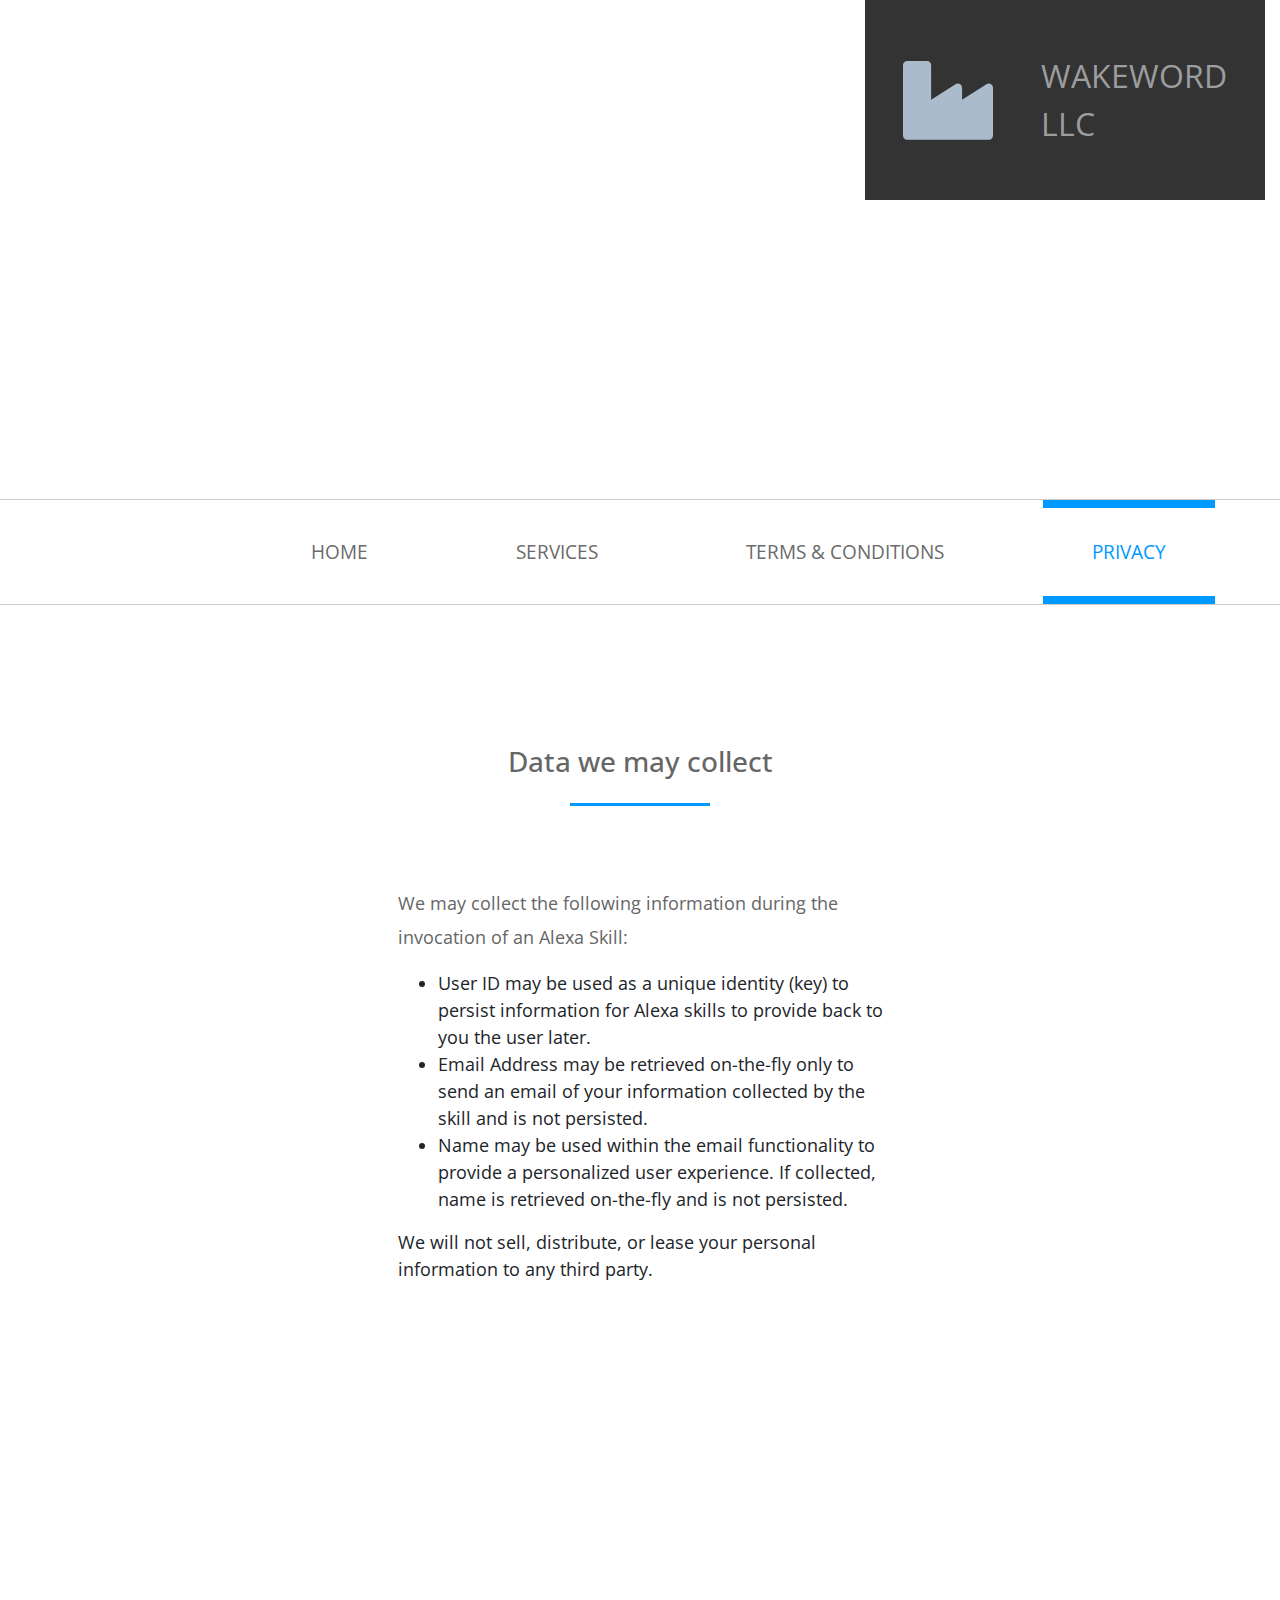
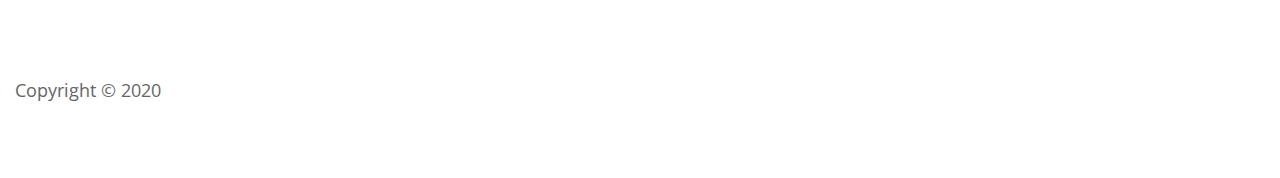
==== privacy.html @ 96e7b6f4 "making changes" ====
<!DOCTYPE html>
<html lang="en">

<head>
    <meta charset="UTF-8">
    <meta name="viewport" content="width=device-width, initial-scale=1.0">
    <meta http-equiv="X-UA-Compatible" content="ie=edge">
    <title>WakeWord LLC</title>
    <link href="https://fonts.googleapis.com/css?family=Open+Sans:300,400,600" rel="stylesheet" /> <!-- https://fonts.google.com/ -->    
    <link href="css/bootstrap.min.css" rel="stylesheet" /> <!-- https://getbootstrap.com/ -->
    <link href="fontawesome/css/all.min.css" rel="stylesheet" /> <!-- https://fontawesome.com/ -->
    <link href="css/templatemo-business-oriented.css" rel="stylesheet" />
</head>
<body>
    <div id="parallax-1" class="parallax-window" data-parallax="scroll" data-image-src="img/wakewordllc.jpg">
        <div class="container-fluid">
            <div class="row">
                <div class="col-12">
                    <div class="tm-logo">
                        <i class="fas fa-industry fa-5x mr-5"></i>
                        <span class="text-uppercase tm-logo-text">WakeWord LLC</span>
                    </div>
                </div>
            </div>
        </div>
    </div>
    <div class="tm-nav-container-outer">
        <div class="container-fluid">
            <div class="row">
                <div class="col-12">
                    <nav class="navbar navbar-expand-lg" id="tm-main-nav">
                        <button class="navbar-toggler toggler-example" type="button" data-toggle="collapse"
                            data-target="#navbar-nav" aria-controls="navbar-nav" aria-expanded="false"
                            aria-label="Toggle navigation">
                            <span class="dark-blue-text"><i class="fas fa-bars"></i></span>
                        </button>
                        <div class="collapse navbar-collapse tm-nav" id="navbar-nav">                            
                            <ul class="navbar-nav ml-auto">
                                <li class="nav-item">
                                    <a class="nav-link tm-nav-link" href="index.html">Home</a>
                                </li>
                                <li class="nav-item">
                                    <a class="nav-link tm-nav-link" href="services.html">Services</a>
                                </li>
                                <li class="nav-item">
                                    <a class="nav-link tm-nav-link" href="terms.html">Terms & Conditions</a>
                                </li>
                                <li class="nav-item active">
                                    <a class="nav-link tm-nav-link" href="privacy.html">Privacy <span class="sr-only">(current)</span></a>
                                </li>
                            </ul>
                        </div>
                    </nav>
                </div>
            </div>
        </div>
    </div>
    <div class="container-fluid mt-7 mb-25">
        <div class="row">
            <div class="col-12">
                <section class="tm-contact-form-box mx-auto mb-7">
                    <h3 class="tm-title-gray mb-4 text-center">Data we may collect</h3>
                    <hr class="mb-8 tm-hr tm-hr-s mx-auto">
                     <p class=" ">
               			We may collect the following information during the invocation of an Alexa Skill:
               			 <ul>
	               			 <li>
	               			 	User ID may be used as a unique identity (key) to persist information for Alexa skills to provide back to you the user later.
	               			 </li>
	               			 <li>
	               			 	Email Address may be retrieved on-the-fly only to send an email of your information collected by the skill and is not persisted.
	               			 </li>
	               			 <li>
								Name may be used within the email functionality to provide a personalized user experience. If collected, name is retrieved on-the-fly and is not persisted.	               			 </li>
               			 </ul>
               			 We will not sell, distribute, or lease your personal information to any third party.
            		</p>
                </section>
            </div>
        </div>
    </div>

    <footer class="container-fluid">
        <div class="row">
            <p class="col-lg-9 col-md-8 mb-5 mb-md-0">
                Copyright &copy; 2020
            </p>
        </div>
    </footer>

    <script src="js/jquery-3.4.1.min.js"></script>
    <script src="js/bootstrap.min.js"></script>
    <script src="js/parallax.min.js"></script> <!-- https://pixelcog.github.io/parallax.js/ -->
    <script src="js/tooplate-script.js"></script>
    <script>
        $(document).ready(function () {
            $('#parallax-1').parallax({ imageSrc: 'img/wakewordllc.jpg' });
        });
    </script>
</body>
</html>
---- css/templatemo-business-oriented.css ----
/*

TemplateMo 549 Business Oriented

https://templatemo.com/tm-549-business-oriented

*/


body {
    font-family: 'Open Sans', Arial, sans-serif;
    font-size: 18px;
    overflow-x: hidden;
}

a { 
    transition: all 0.3s ease; 
    text-decoration: none;
}

a:hover { text-decoration: none; }
button:focus { outline: none; }

p {
    color: #666;
    line-height: 1.9;
}

.tm-title-gray { color: #666; }

.tm-hr {
    width: 240px;
    border-top: 3px solid #0099FF;
    margin: 0;
}

.tm-hr-s { width: 140px; }
.tm-box-bordered { border: 1px solid #9C9D9E; }
.container-fluid { max-width: 1480px; }

.tm-logo {
    position: absolute;
    top: 0;
    right: 15px;
    z-index: 1000;
    display: flex;
    align-items: center;
    justify-content: center;
    background-color: #333;
    color: #9C9D9E;
    width: 400px;
    height: 200px;
    padding: 50px 40px;
}

@media (max-width: 500px) {
    .tm-logo {
        left: 50%;
        margin-left: -200px;
    }
}

.tm-logo-text { font-size: 2rem; }
#parallax-1 { min-height: 690px; }
#parallax-2 { min-height: 590px; }
#parallax-3 { min-height: 400px; }

.parallax-window {    
    background: transparent;
    position: relative;
}

#tm-main-nav {    
    padding: 0;
    z-index: 1000;
}

.tm-nav-container-outer {
    margin-top: 8px;
    border-top: 1px solid #CCCDCE;
    border-bottom: 1px solid #CCCDCE;
}

.navbar-expand-lg .navbar-nav .nav-link {
    color: #6A6B6C;
    border-top: 8px solid transparent;
    border-bottom: 8px solid transparent;
    text-align: center;
    padding: 30px 49px;
    margin-right: 50px;
    text-transform: uppercase;
    font-size: 1.2rem;
    transition: all 0.3s ease;
}

.nav-item.active .nav-link,
.nav-item:hover .nav-link {
    color: #0099FF;
    border-top: 8px solid #0099FF;
    border-bottom: 8px solid #0099FF;
}

.tm-intro { max-width: 580px; }
h4 { font-size: 1.5rem; }
.tm-text-primary { color: #0099FF; }
.tm-text-primary-link { color: #0099FF; }
.tm-text-primary-link:hover { color: rgb(15, 133, 211); }

.tm-strategy-box { 
    display: flex; 
    align-items: flex-start;
}

.tm-services-box {
    display: flex;
    align-items: flex-start;
}

.tm-strategy-img { margin-right: 30px; }
.tm-services-img { margin-right: 40px; }
.tm-strategy-text { max-width: 480px; }
.mb-6 { margin-bottom: 120px; }
.mb-7 { margin-bottom: 140px; }
.mb-8 { margin-bottom: 80px; }
.mb-60 { margin-bottom: 60px; }
.mb-10 { margin-bottom: 100px; }
.mb-25 { margin-bottom: 250px; }
.mt-6 { margin-top: 90px; }
.mt-7 { margin-top: 140px; }
.tm-px-3 {
    padding-left: 30px;
    padding-right: 30px;
}

@media (min-width: 992px) {
    .pr-lg-5 { padding-right: 70px!important; }
}

.tm-text-gray { color: #666; }
.tm-bg-gray { background-color: #F2F2F2; }
.tm-bg-gray-dark { background-color: #EDEEEF; }
.tm-bg-white { background-color: rgba(255,255,255,0.6); }
.tm-bg-black-transparent { background-color: rgba(0,0,0,0.5 ); }
.tm-box { padding: 50px; }
.tm-box-2 { padding: 50px; max-width: 500px; }
.tm-box-3 { padding: 70px 35px;}
i { color: #ABC; }

.tm-overlay {
    max-width: 660px;
    padding: 75px 70px;
}

.parallax-window-2 {
    display: flex;
    align-items: center;
}

.btn {
    padding: 15px 50px;
    border-radius: 0;
    font-size: 1.2rem;
}

.btn-primary {
    background-color: #0099FF;
    border-color: #0099FF;
}

.btn-primary:hover {
    background-color: #2f80d0;
    border-color: #2f80d0;
}

footer {
    margin-top: 70px;
    margin-bottom: 70px;
}

.tm-link-primary { color: #0099FF; }
.tm-link-primary:hover { color: #2f80d0; }
.fa-15x { font-size: 1.5em; }

.tm-social-icon {
    width: 50px;
    height: 50px;
    margin-right: 15px;
}

.tm-social-icon-2 {
    width: 40px;
    height: 40px;
    margin-right: 10px;
    color: #fff;
}

.tm-social-link i { transition: all 0.3s ease; }
.tm-social-link:hover i { color: #0099FF; }

/* Hover effect */
.tm-about-person-layout {
    margin-bottom: 0;  
    width: 100%;
    height: auto;  
    max-width: 460px;    
}

.tm-about-person {
	position: relative;
    overflow: hidden;
    max-height: 420px;     
	background: #3085a3;
	text-align: center;
	cursor: pointer;
}

.tm-about-person img {
	position: relative;
	display: block;
	min-height: 100%;
	max-width: 100%;
	opacity: 0.8;
}

.tm-about-person figcaption {
	padding: 15px;
	color: #fff;
	font-size: 1.25em;
	-webkit-backface-visibility: hidden;
	backface-visibility: hidden;
}

.tm-about-person figcaption::before,
.tm-about-person figcaption::after {
	pointer-events: none;
}

.tm-about-person figcaption,
.tm-about-person figcaption > a {
	position: absolute;
	top: 0;
	left: 0;
	width: 100%;
	height: 100%;
}

/* Anchor will cover the whole item by default */
/* For some effects it will show as a button */
.tm-about-person figcaption > a {
	z-index: 1000;
	text-indent: 200%;
	white-space: nowrap;
	font-size: 0;
	opacity: 0;
}

.tm-about-person h2 { font-weight: 300; }
.tm-about-person h2 span { font-weight: 600; }

.tm-about-person h2,
.tm-about-person p {
	margin: 0;
}

.tm-about-person p {
	letter-spacing: 1px;
    font-size: 68.5%;
    color: #fff;
}

/*---------------*/
/***** Milo *****/
/*---------------*/

figure.effect-milo { background: #2e5d5a; }

figure.effect-milo img {
	max-width: none;
	width: -webkit-calc(100% + 60px);
	width: calc(100% + 60px);
	opacity: 1;
	-webkit-transition: opacity 0.35s, -webkit-transform 0.35s;
	transition: opacity 0.35s, transform 0.35s;
	-webkit-transform: translate3d(-30px,0,0) scale(1.12);
	transform: translate3d(-30px,0,0) scale(1.12);
	-webkit-backface-visibility: hidden;
	backface-visibility: hidden;
}

figure.effect-milo:hover img {
	opacity: 0.5;
	-webkit-transform: translate3d(0,0,0) scale(1);
	transform: translate3d(0,0,0) scale(1);
}

figure.effect-milo h2 {
    font-size: 1.2rem;
	position: absolute;
    left: 0;
    right: 0;
	bottom: 0;
    padding: 20px;
    background-image: linear-gradient(rgba(0,0,0,0), rgba(45, 92, 89, 0.5));
}

figure.effect-milo p {
	padding: 0 10px 0 0;
	border-right: 1px solid #fff;
	text-align: right;
	opacity: 0;
	-webkit-transition: opacity 0.35s, -webkit-transform 0.35s;
	transition: opacity 0.35s, transform 0.35s;
	-webkit-transform: translate3d(-40px,0,0);
	transform: translate3d(-40px,0,0);
}

figure.effect-milo:hover p {
	opacity: 1;
	-webkit-transform: translate3d(0,0,0);
	transform: translate3d(0,0,0);
}

/* Contact */
.mapouter{
    position:relative;
    text-align:right;
    height:520px;
    width:100%;
}

.gmap_canvas {
    overflow:hidden;
    background:none!important;
    height:520px;
    width:100%;
}

.tm-contact-form-box { max-width: 485px; }
.tm-address-box { max-width: 860px; }
.form-group { margin-bottom: 40px; }

.form-control {
  font-size: 1em;
  border-radius: 0;
  padding: 14px 20px;
  height: auto;
}

select.form-control { height: 60px; }

select:not([multiple]) {
  -webkit-appearance: none;
  -moz-appearance: none;
  background-position: right 15px center;
  background-repeat: no-repeat;
  background-image: url('../img/select-arrow.png');
  padding: 14px 20px;
  padding-right: 20px;
  color: #666;
}

#contactSelect { border-radius: 0 }
.tm-address-text { max-width: 650px; }

@media (max-width: 1199px) {
    .tm-box-3 { margin-bottom: 2rem; }
}

@media (min-width: 992px) and (max-width: 1100px) {
    .tm-services-img { width: 220px; }
}

@media (max-width: 992px) {
    .navbar-toggler {
        position: fixed;        
        right: 15px;
        top: 10px;        
        background-color: white;
        padding: 10px 16px;
        font-size: 1.5rem;
        border-radius: 0;
    }

    .navbar-toggler i { color: #0099FF; }
    
    .navbar-collapse {
        position: fixed;
        right: 15px;
        top: 56px;
        background-color: white;
    }

    .navbar-expand-lg .navbar-nav .nav-link {
        margin-right: 0;
        margin-top: 3px;
        margin-bottom: 3px;
        padding: 8px 25px; 
    }

    .tm-box { margin-bottom: 30px; }
    .tm-box-s { max-width: 480px; }
}

@media (max-width: 565px) {
    .tm-services-box {
        flex-direction: column;
    }

    .tm-services-img {
        margin-right: 0;
        margin-bottom: 30px;
    }
}

@media (max-width: 430px) {
    .tm-strategy-box { flex-direction: column; }

    .tm-strategy-img {
        margin-right: 0;
        margin-bottom: 30px;
    }
}
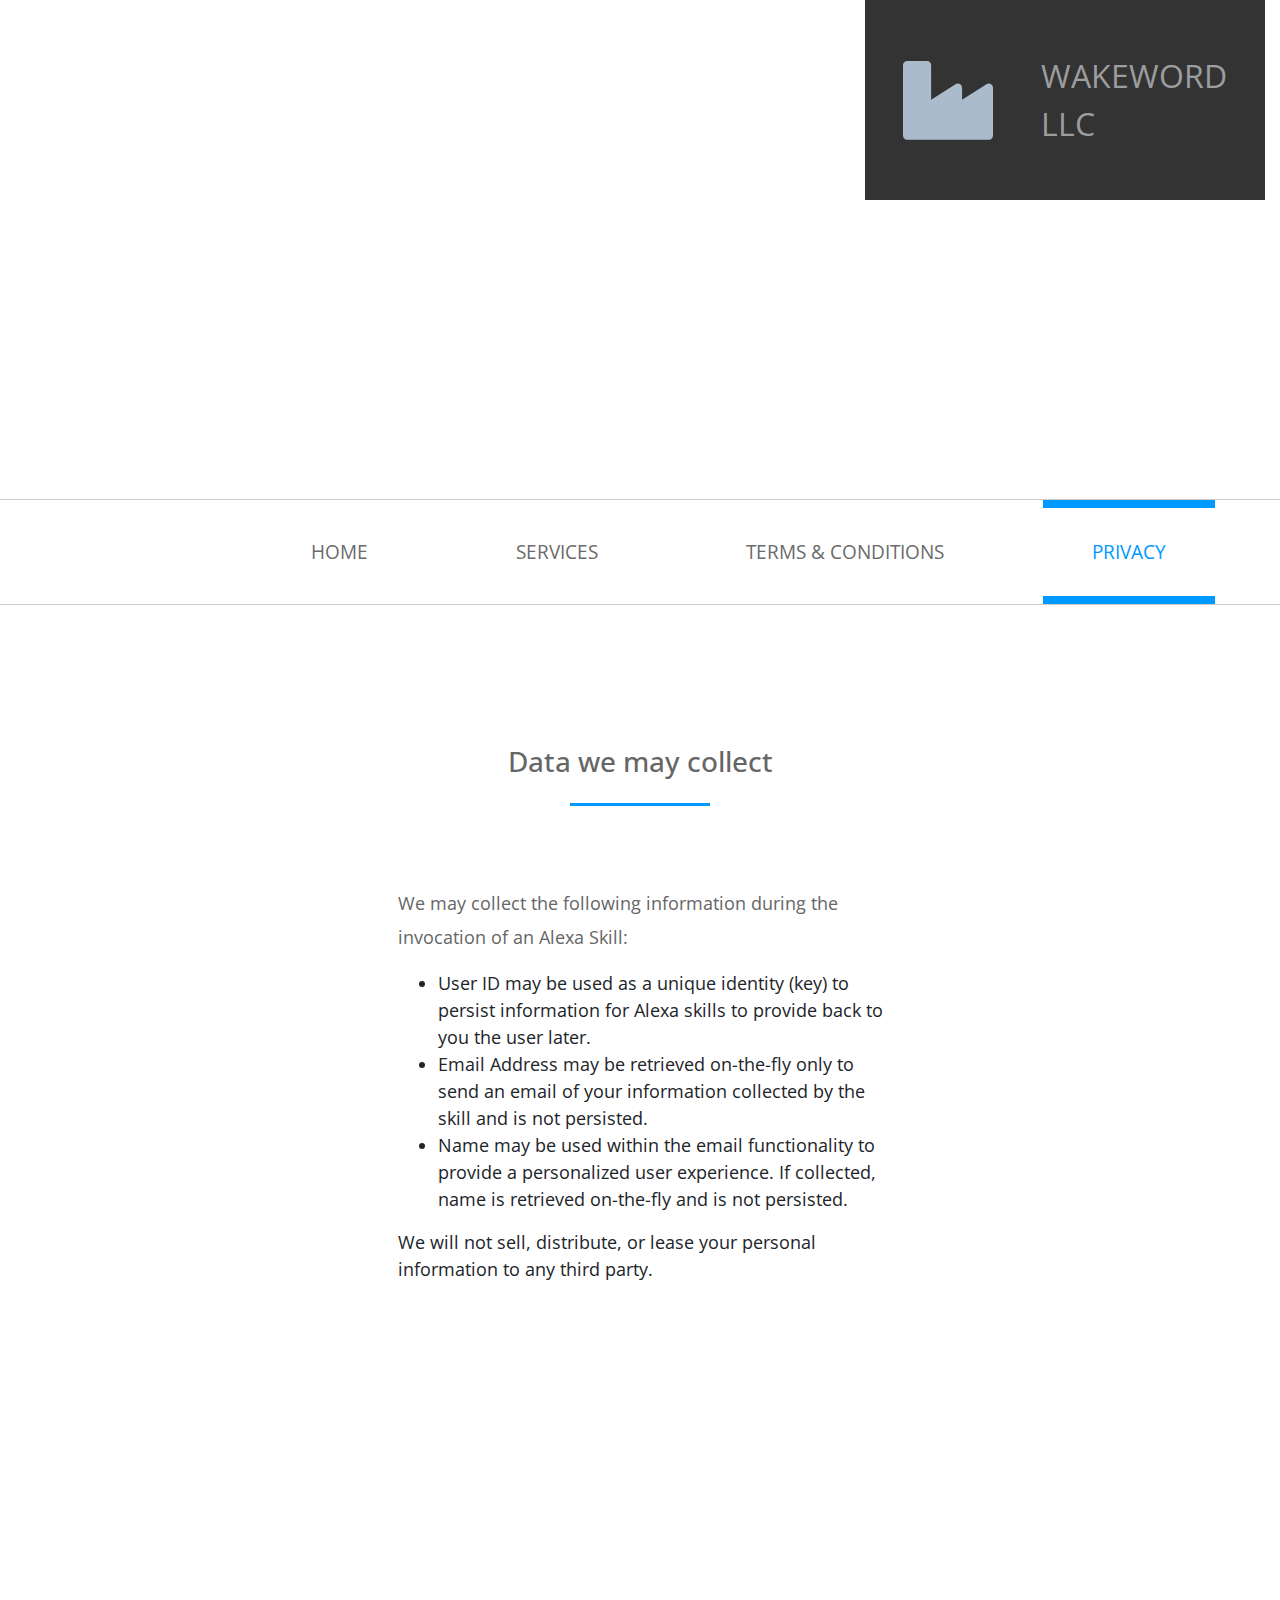
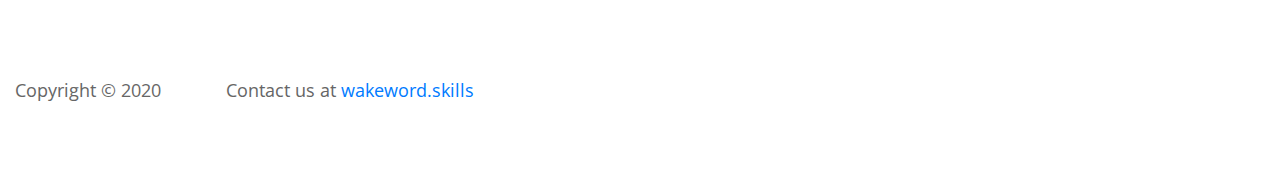
==== commit d0045cab: "home page" ====
--- a/privacy.html
+++ b/privacy.html
@@ -83,7 +83,7 @@
     <footer class="container-fluid">
         <div class="row">
             <p class="col-lg-9 col-md-8 mb-5 mb-md-0">
-                Copyright &copy; 2020
+                Copyright &copy; 2020 <span class="tm-contact">Contact us at </span> <a href="mailto:wakeword.skills@gmail.com">wakeword.skills</a>
             </p>
         </div>
     </footer>
--- a/css/templatemo-business-oriented.css
+++ b/css/templatemo-business-oriented.css
@@ -1,11 +1,3 @@
-/*
-
-TemplateMo 549 Business Oriented
-
-https://templatemo.com/tm-549-business-oriented
-
-*/
-
 
 body {
     font-family: 'Open Sans', Arial, sans-serif;
@@ -131,7 +123,9 @@
     padding-left: 30px;
     padding-right: 30px;
 }
-
+.tm-contact {
+    padding-left: 60px;
+}
 @media (min-width: 992px) {
     .pr-lg-5 { padding-right: 70px!important; }
 }
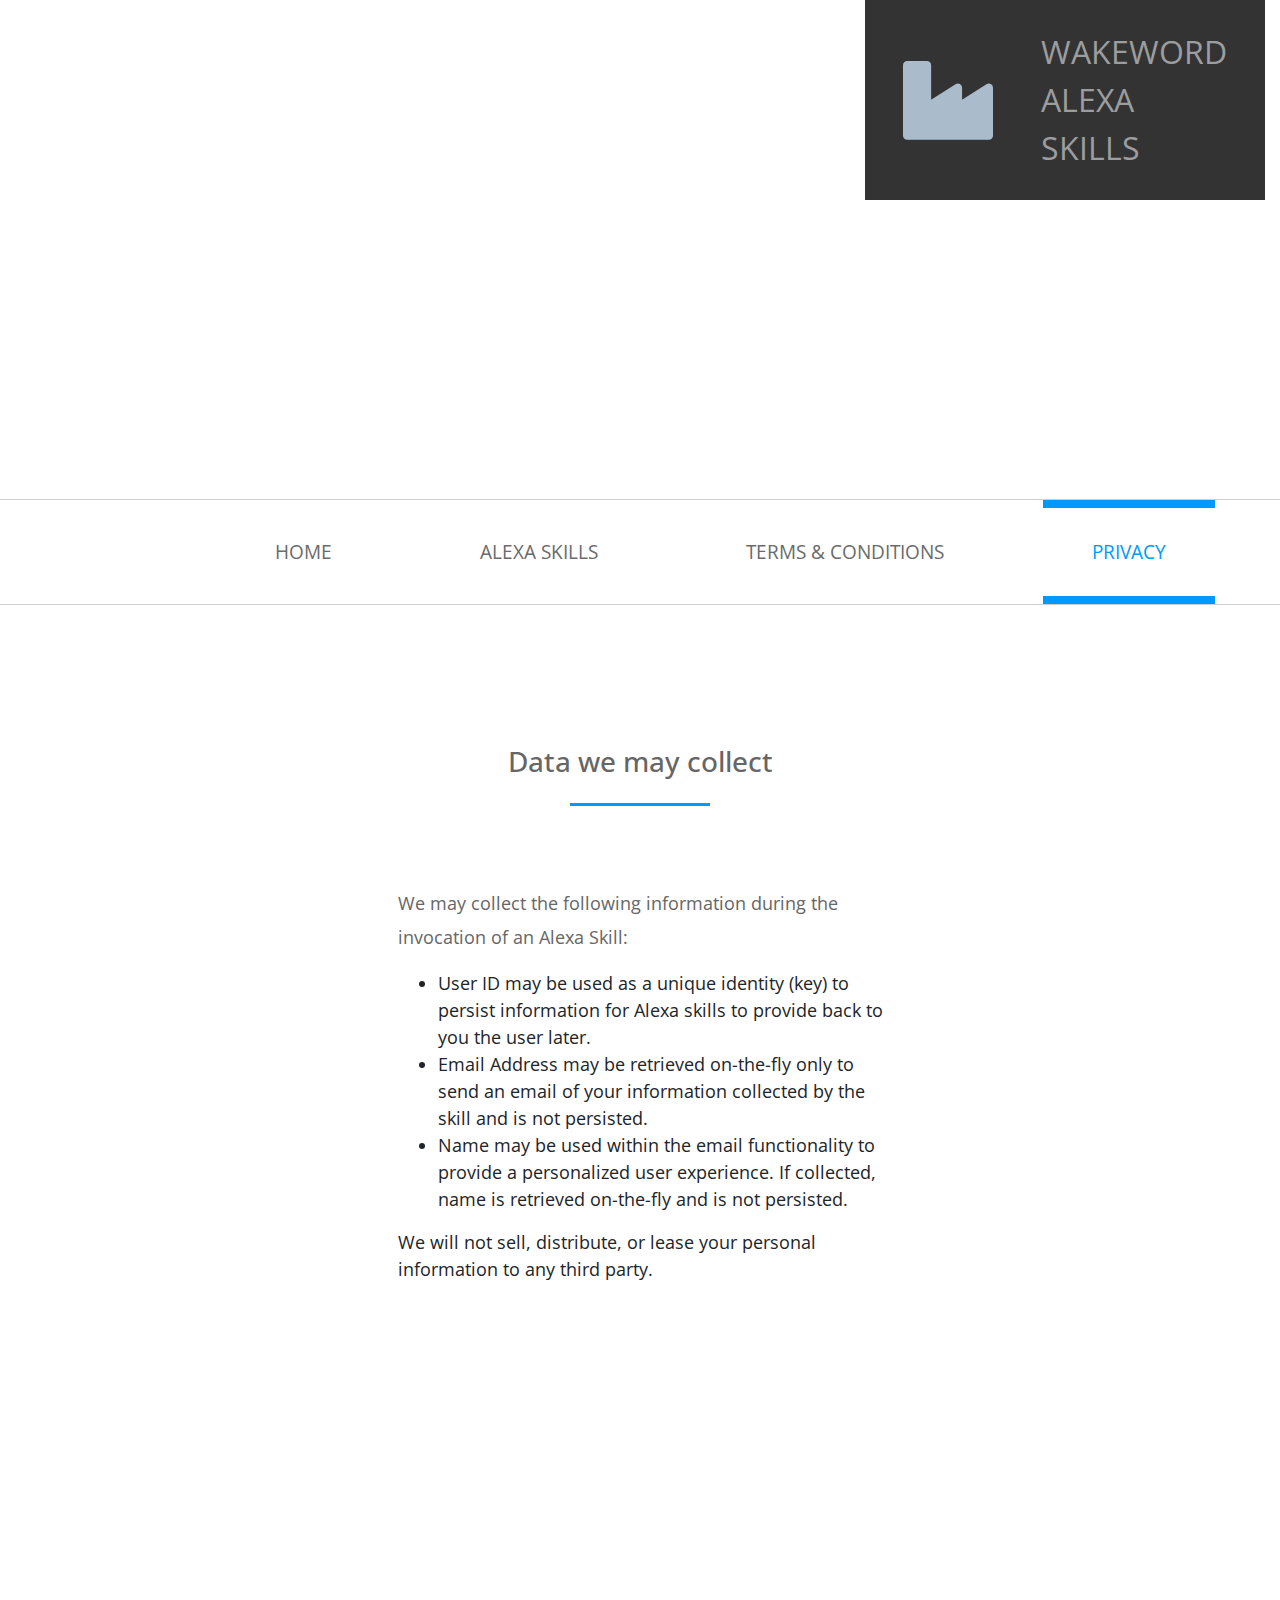
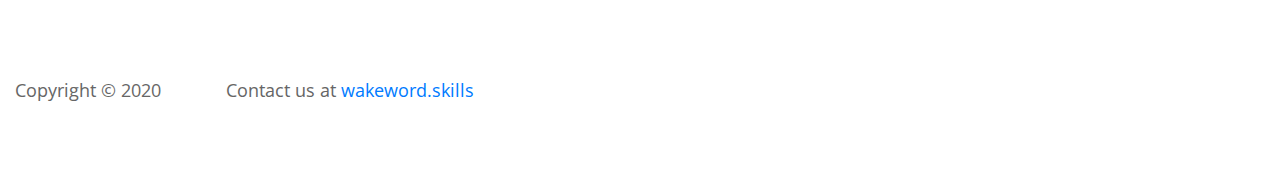
==== commit 2a37c135: "getting close skills" ====
--- a/privacy.html
+++ b/privacy.html
@@ -5,7 +5,7 @@
     <meta charset="UTF-8">
     <meta name="viewport" content="width=device-width, initial-scale=1.0">
     <meta http-equiv="X-UA-Compatible" content="ie=edge">
-    <title>WakeWord LLC</title>
+    <title>WakeWord - Custom Alexa Skills</title>
     <link href="https://fonts.googleapis.com/css?family=Open+Sans:300,400,600" rel="stylesheet" /> <!-- https://fonts.google.com/ -->    
     <link href="css/bootstrap.min.css" rel="stylesheet" /> <!-- https://getbootstrap.com/ -->
     <link href="fontawesome/css/all.min.css" rel="stylesheet" /> <!-- https://fontawesome.com/ -->
@@ -18,7 +18,7 @@
                 <div class="col-12">
                     <div class="tm-logo">
                         <i class="fas fa-industry fa-5x mr-5"></i>
-                        <span class="text-uppercase tm-logo-text">WakeWord LLC</span>
+                        <span class="text-uppercase tm-logo-text">WakeWord Alexa Skills</span>
                     </div>
                 </div>
             </div>
@@ -40,7 +40,7 @@
                                     <a class="nav-link tm-nav-link" href="index.html">Home</a>
                                 </li>
                                 <li class="nav-item">
-                                    <a class="nav-link tm-nav-link" href="services.html">Services</a>
+                                    <a class="nav-link tm-nav-link" href="skills.html">Alexa Skills</a>
                                 </li>
                                 <li class="nav-item">
                                     <a class="nav-link tm-nav-link" href="terms.html">Terms & Conditions</a>
--- a/css/templatemo-business-oriented.css
+++ b/css/templatemo-business-oriented.css
@@ -110,7 +110,7 @@
 
 .tm-strategy-img { margin-right: 30px; }
 .tm-services-img { margin-right: 40px; }
-.tm-strategy-text { max-width: 480px; }
+.tm-strategy-text { max-width: 1000px; }
 .mb-6 { margin-bottom: 120px; }
 .mb-7 { margin-bottom: 140px; }
 .mb-8 { margin-bottom: 80px; }
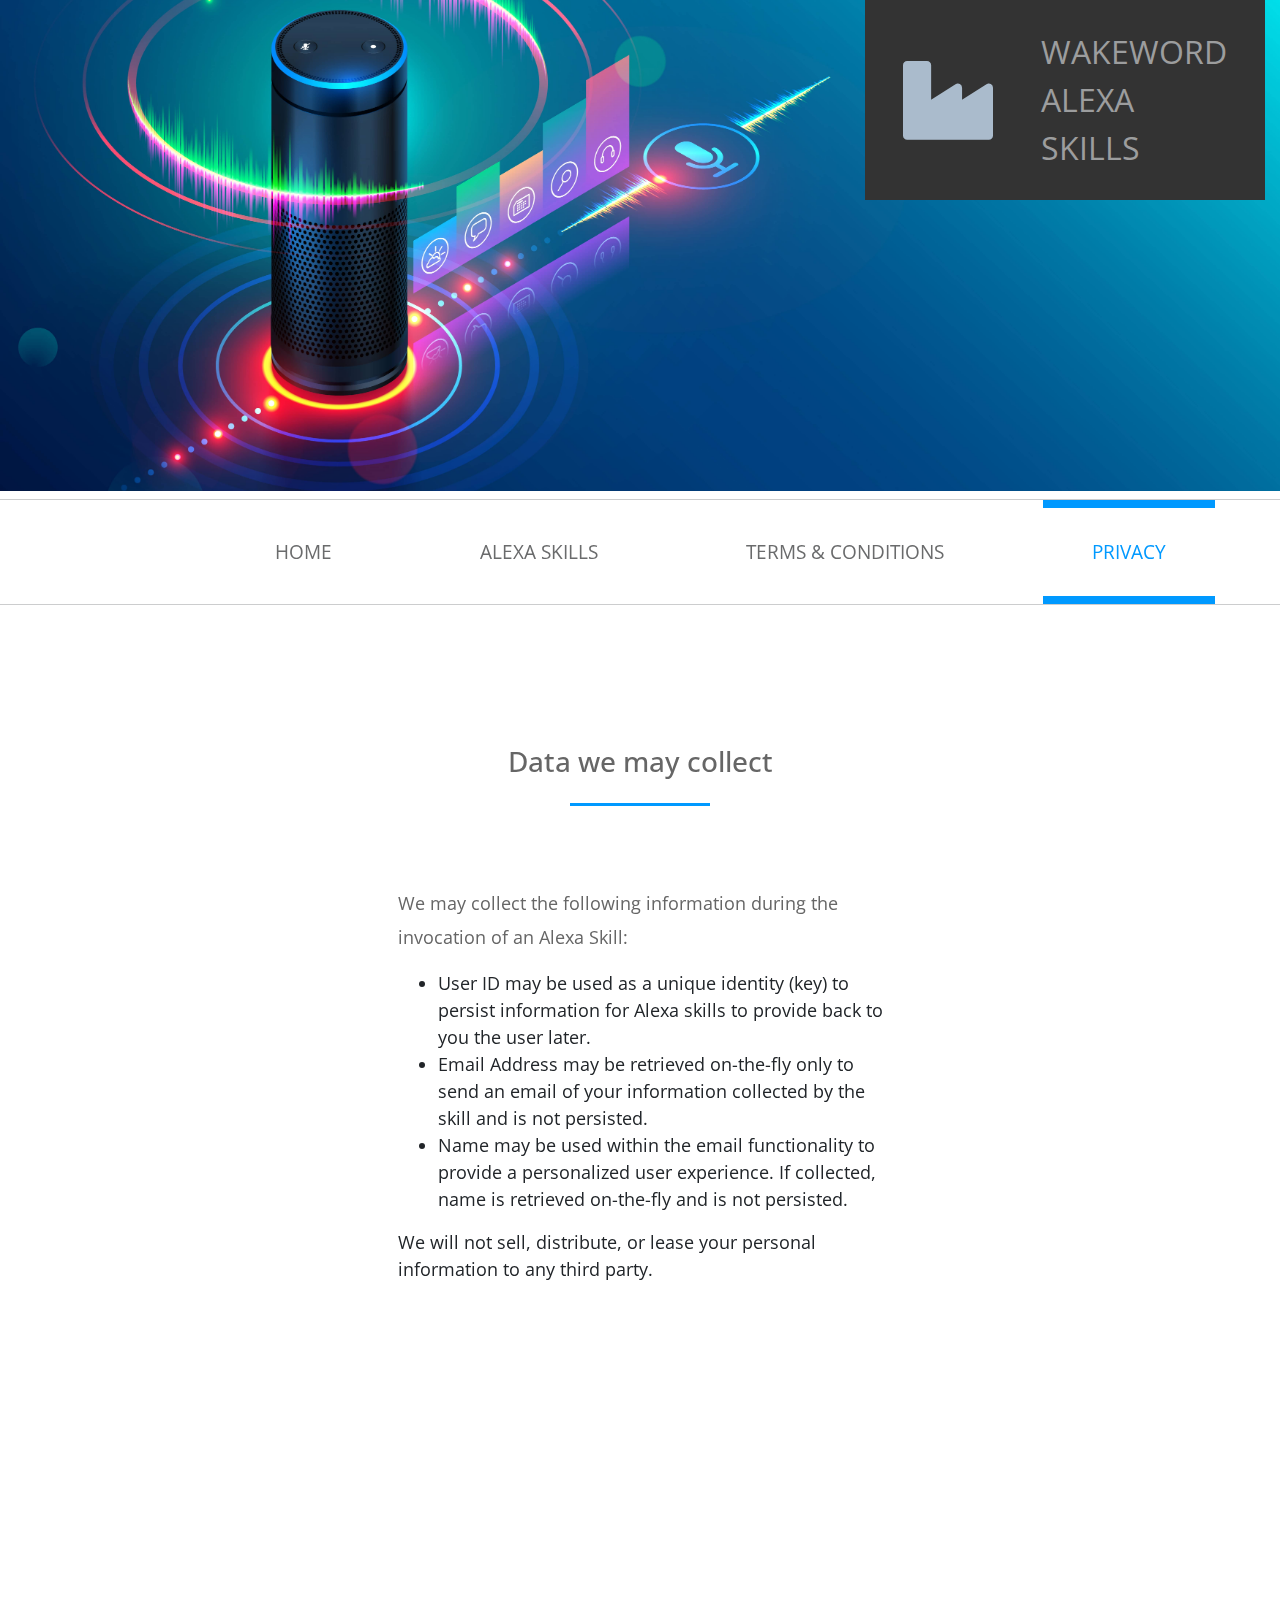
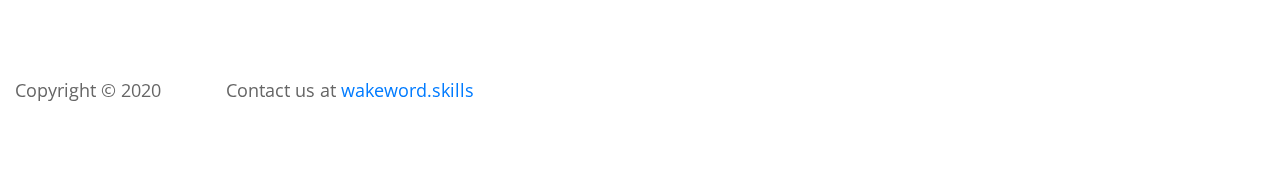
==== commit 9830adfd: "minify" ====
--- a/privacy.html
+++ b/privacy.html
@@ -12,7 +12,7 @@
     <link href="css/templatemo-business-oriented.css" rel="stylesheet" />
 </head>
 <body>
-    <div id="parallax-1" class="parallax-window" data-parallax="scroll" data-image-src="img/wakewordllc.jpg">
+    <div id="parallax-1" class="parallax-window" data-parallax="scroll" data-image-src="img/wakewordllc-minify.jpg">
         <div class="container-fluid">
             <div class="row">
                 <div class="col-12">
@@ -94,7 +94,7 @@
     <script src="js/tooplate-script.js"></script>
     <script>
         $(document).ready(function () {
-            $('#parallax-1').parallax({ imageSrc: 'img/wakewordllc.jpg' });
+            $('#parallax-1').parallax({ imageSrc: 'img/wakewordllc-minify.jpg' });
         });
     </script>
 </body>
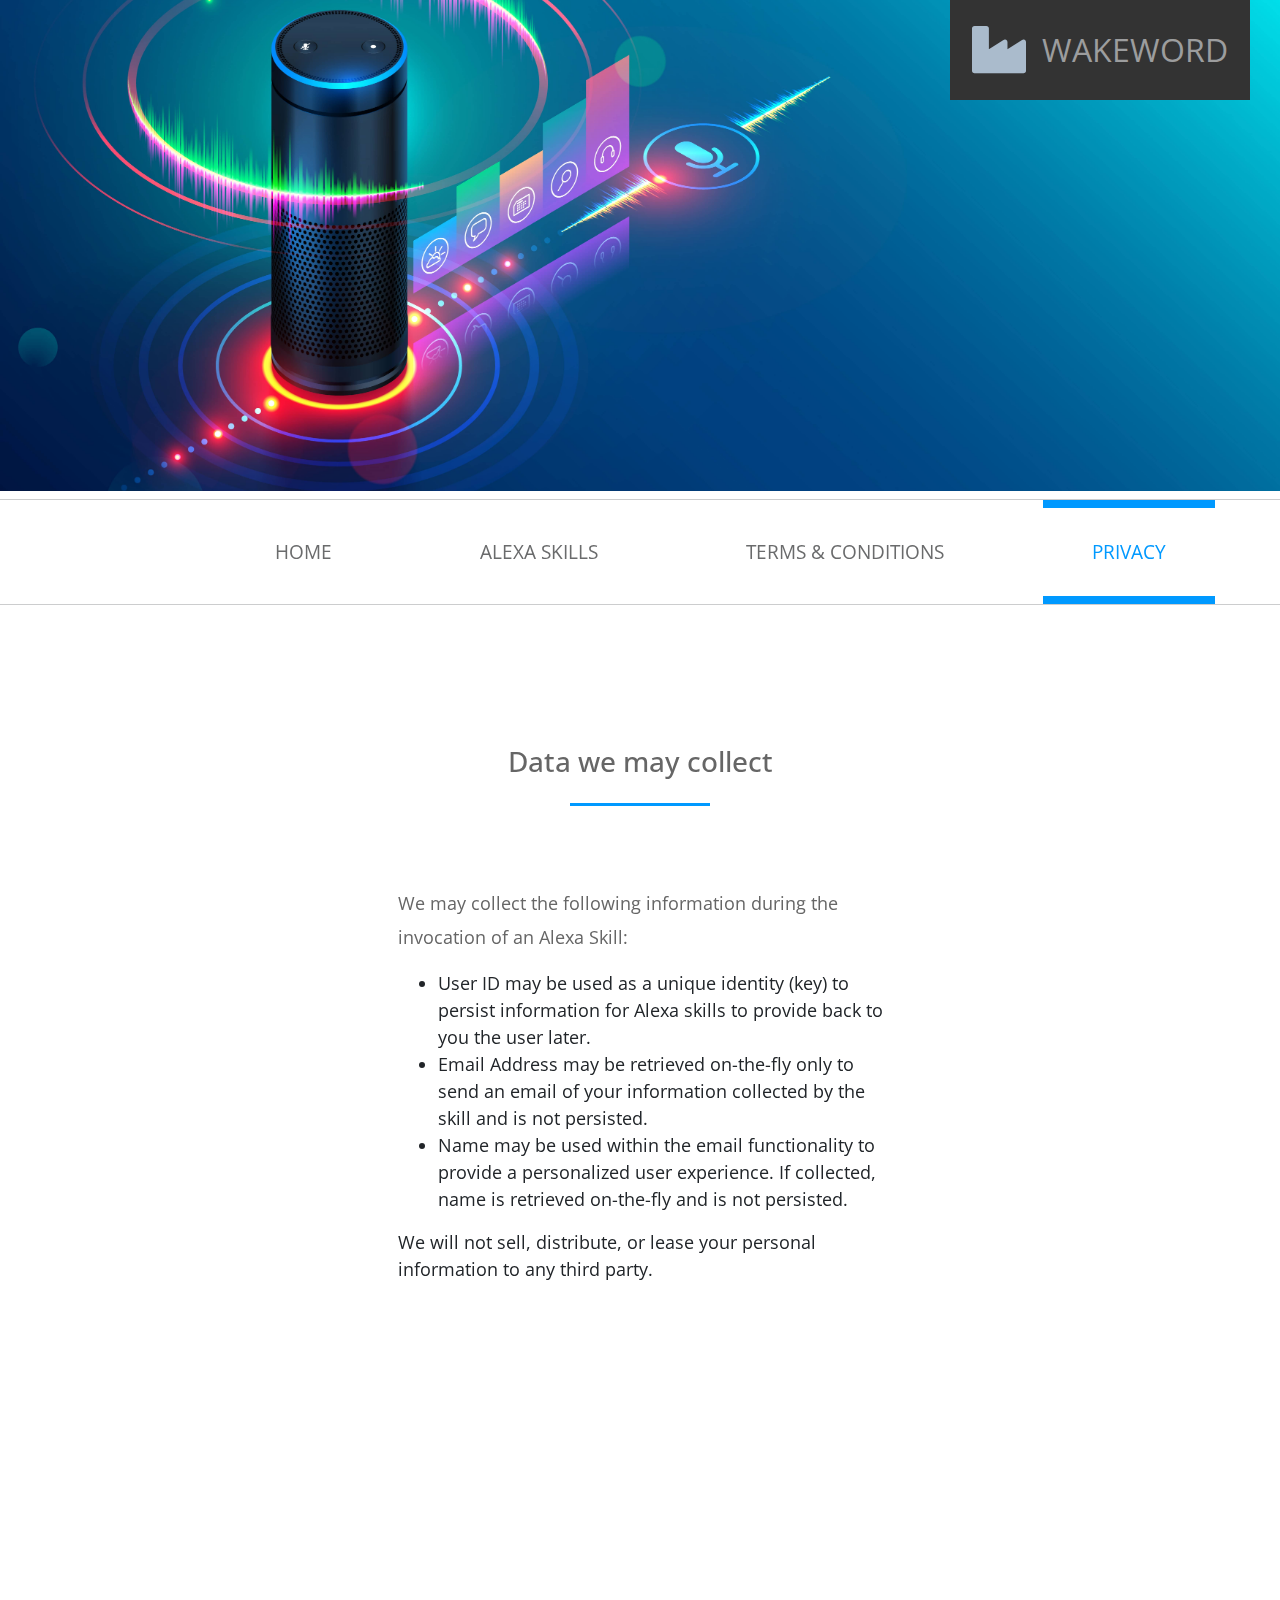
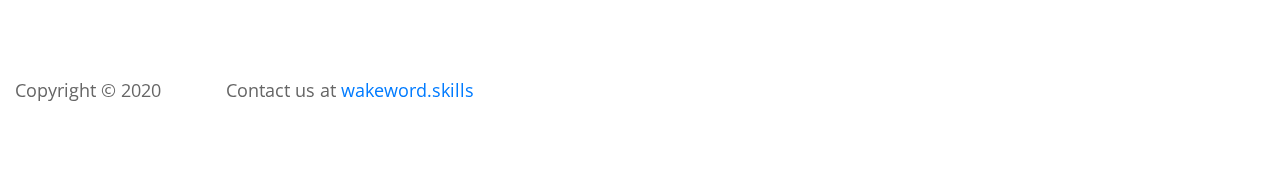
==== commit 6d3b4f26: "spacing" ====
--- a/privacy.html
+++ b/privacy.html
@@ -17,8 +17,8 @@
             <div class="row">
                 <div class="col-12">
                     <div class="tm-logo">
-                        <i class="fas fa-industry fa-5x mr-5"></i>
-                        <span class="text-uppercase tm-logo-text">WakeWord Alexa Skills</span>
+                        <i class="fas fa-industry fa-3x mr-3"></i>
+                        <span class="text-uppercase tm-logo-text">WakeWord</span>
                     </div>
                 </div>
             </div>
--- a/css/templatemo-business-oriented.css
+++ b/css/templatemo-business-oriented.css
@@ -33,16 +33,16 @@
 .tm-logo {
     position: absolute;
     top: 0;
-    right: 15px;
+    right: 30px;
     z-index: 1000;
     display: flex;
     align-items: center;
     justify-content: center;
     background-color: #333;
     color: #9C9D9E;
-    width: 400px;
-    height: 200px;
-    padding: 50px 40px;
+    width: 300px;
+    height: 100px;
+    padding: 50px 10px;
 }
 
 @media (max-width: 500px) {
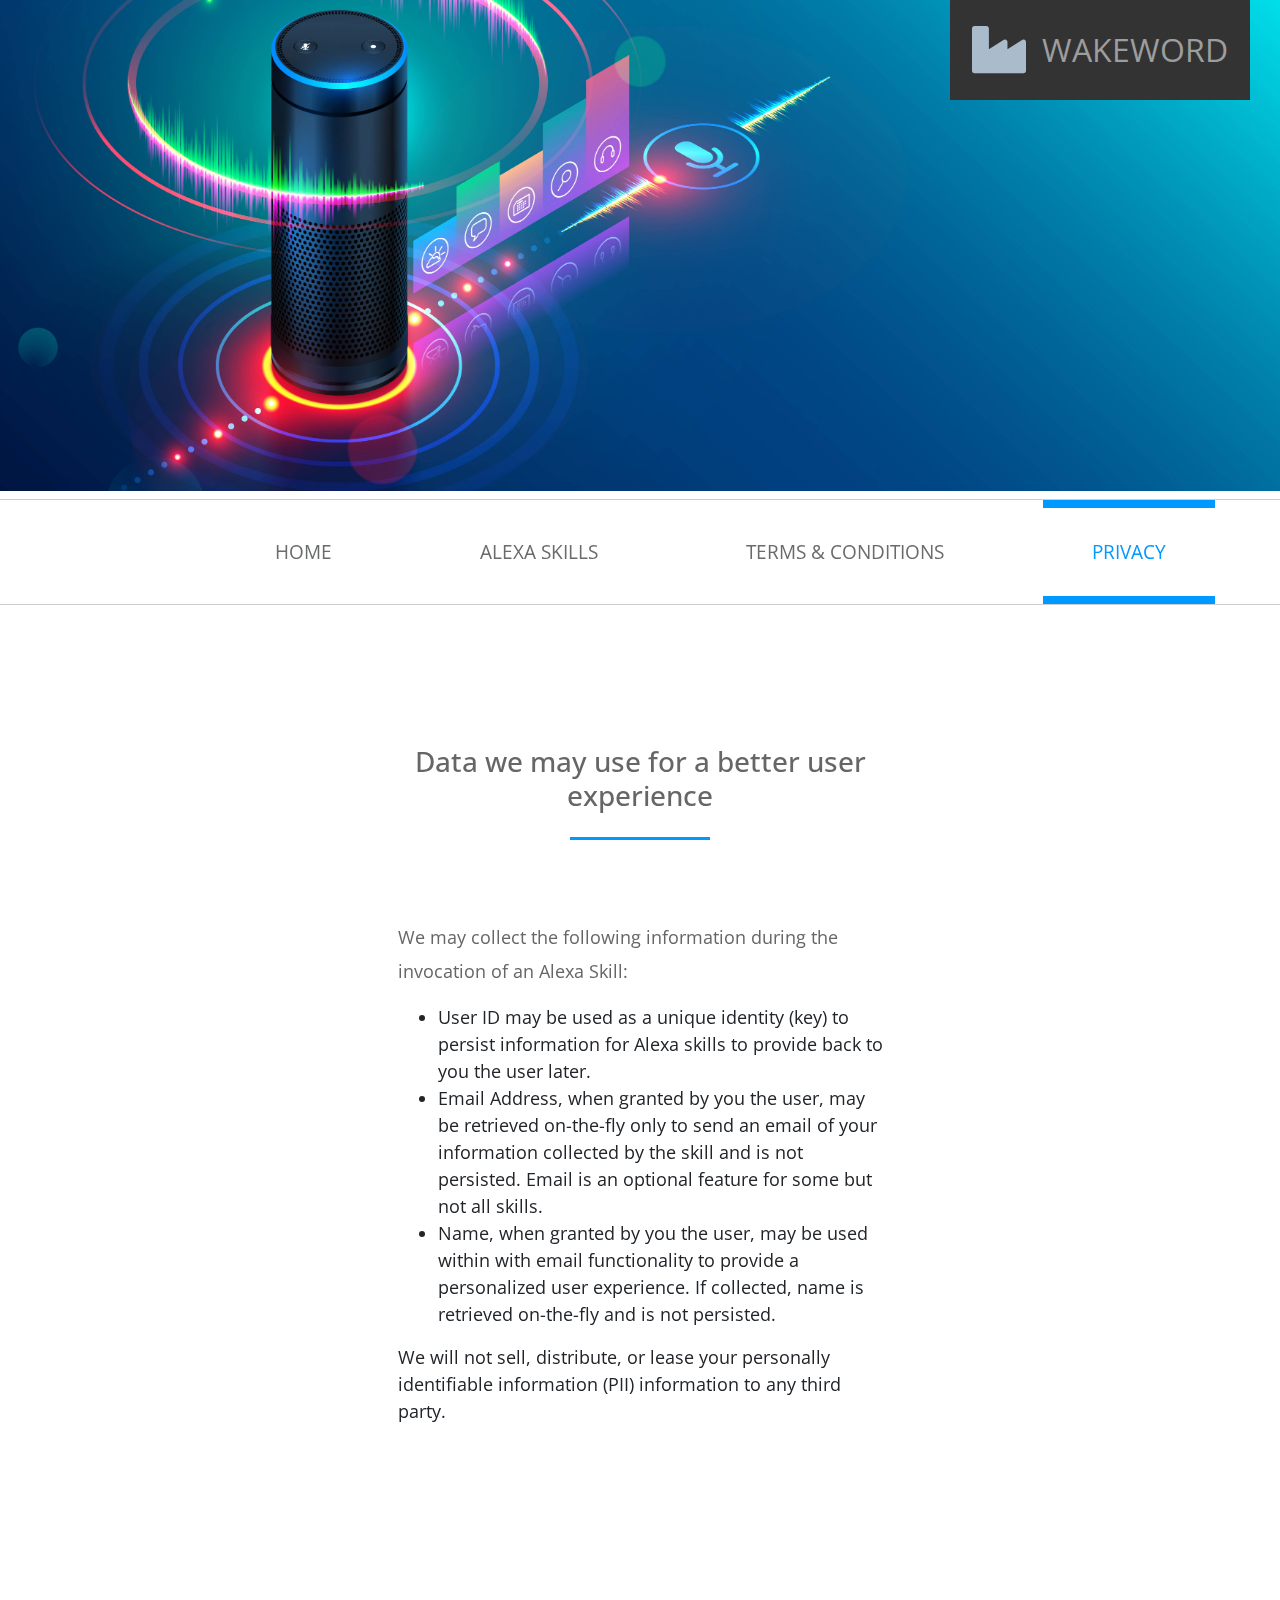
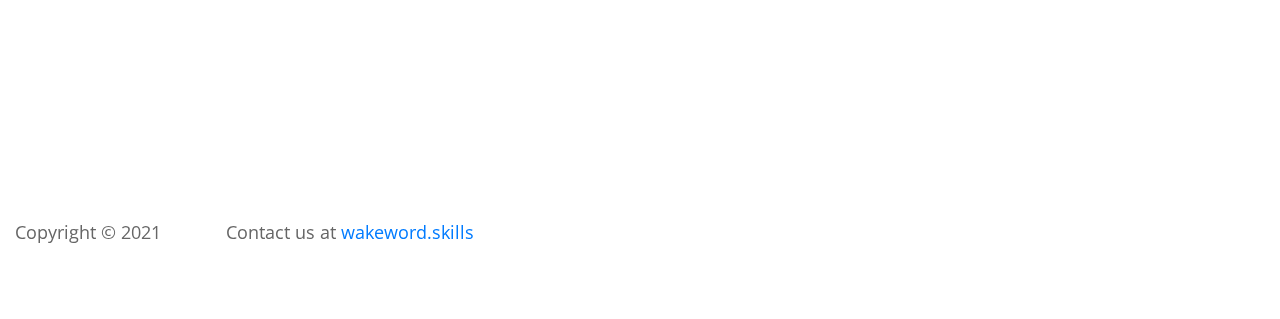
==== commit e2e7efad: "update year and privacy" ====
--- a/privacy.html
+++ b/privacy.html
@@ -6,6 +6,7 @@
     <meta name="viewport" content="width=device-width, initial-scale=1.0">
     <meta http-equiv="X-UA-Compatible" content="ie=edge">
     <title>WakeWord - Custom Alexa Skills</title>
+    <link rel="shortcut icon" href="img/alexa2.png" type="image/x-icon" />
     <link href="https://fonts.googleapis.com/css?family=Open+Sans:300,400,600" rel="stylesheet" /> <!-- https://fonts.google.com/ -->    
     <link href="css/bootstrap.min.css" rel="stylesheet" /> <!-- https://getbootstrap.com/ -->
     <link href="fontawesome/css/all.min.css" rel="stylesheet" /> <!-- https://fontawesome.com/ -->
@@ -59,7 +60,7 @@
         <div class="row">
             <div class="col-12">
                 <section class="tm-contact-form-box mx-auto mb-7">
-                    <h3 class="tm-title-gray mb-4 text-center">Data we may collect</h3>
+                    <h3 class="tm-title-gray mb-4 text-center">Data we may use for a better user experience</h3>
                     <hr class="mb-8 tm-hr tm-hr-s mx-auto">
                      <p class=" ">
                			We may collect the following information during the invocation of an Alexa Skill:
@@ -68,12 +69,13 @@
 	               			 	User ID may be used as a unique identity (key) to persist information for Alexa skills to provide back to you the user later.
 	               			 </li>
 	               			 <li>
-	               			 	Email Address may be retrieved on-the-fly only to send an email of your information collected by the skill and is not persisted.
+	               			 	Email Address, when granted by you the user, may be retrieved on-the-fly only to send an email of your information collected by the skill and is not persisted.  Email is an optional feature for some but not all skills.
 	               			 </li>
 	               			 <li>
-								Name may be used within the email functionality to provide a personalized user experience. If collected, name is retrieved on-the-fly and is not persisted.	               			 </li>
+								Name, when granted by you the user, may be used within with email functionality to provide a personalized user experience. If collected, name is retrieved on-the-fly and is not persisted.
+							 </li>
                			 </ul>
-               			 We will not sell, distribute, or lease your personal information to any third party.
+               			 We will not sell, distribute, or lease your personally identifiable information (PII) information to any third party.
             		</p>
                 </section>
             </div>
@@ -83,7 +85,7 @@
     <footer class="container-fluid">
         <div class="row">
             <p class="col-lg-9 col-md-8 mb-5 mb-md-0">
-                Copyright &copy; 2020 <span class="tm-contact">Contact us at </span> <a href="mailto:wakeword.skills@gmail.com">wakeword.skills</a>
+                Copyright &copy; 2021 <span class="tm-contact">Contact us at </span> <a href="mailto:wakeword.skills@gmail.com">wakeword.skills</a>
             </p>
         </div>
     </footer>
